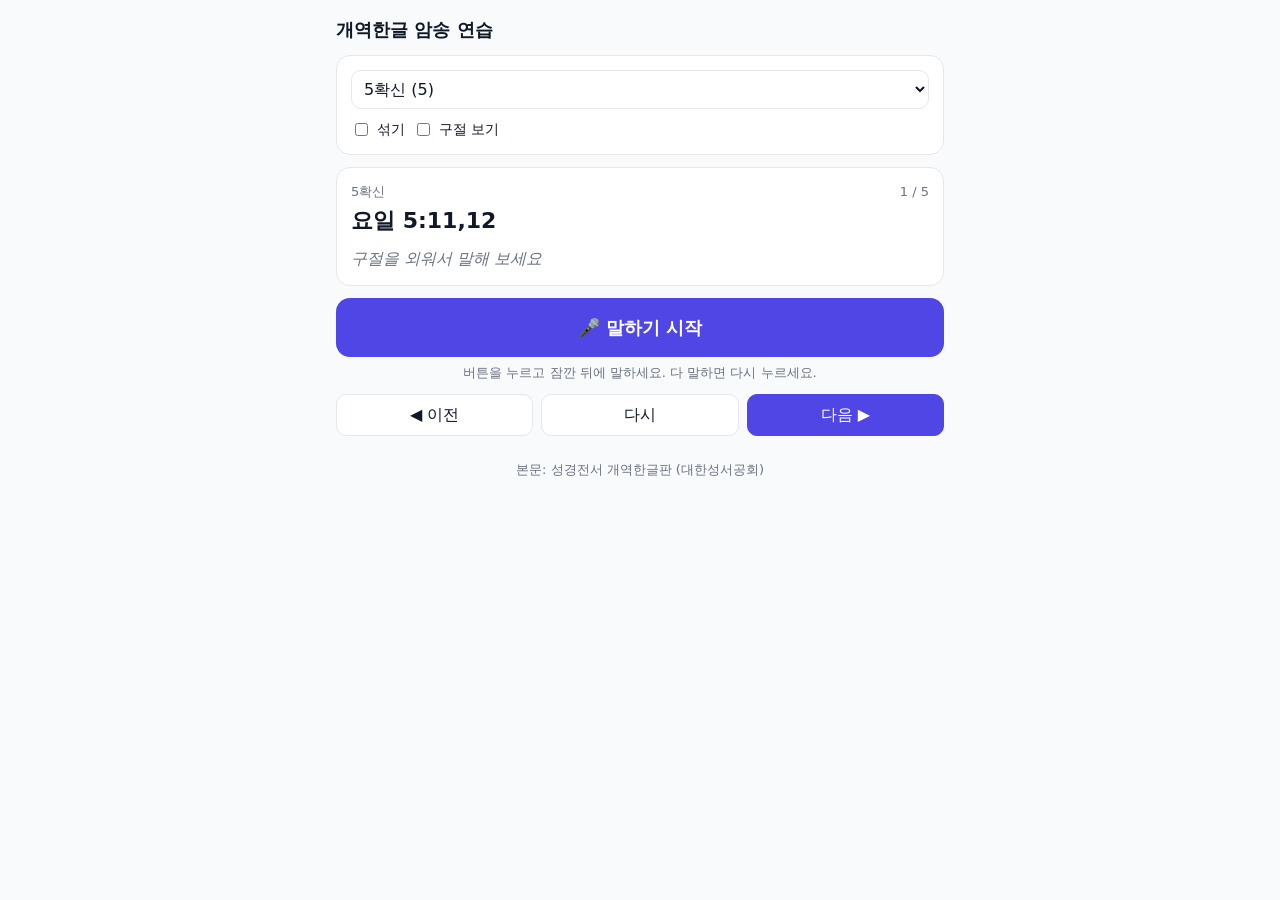
==== krv.html @ 3c142d55 "Add 개역한글 speaking practice page" ====
<!doctype html>
<html lang="ko">
<head>
<meta charset="utf-8" />
<meta name="viewport" content="width=device-width,initial-scale=1" />
<meta name="robots" content="noindex" />
<title>개역한글 암송 연습</title>
<style>
  :root {
    --bg: #f8fafc; --card: #ffffff; --text: #111827; --muted: #6b7280; --border: #e5e7eb;
    --ok: #bbf7d0; --ok-text: #14532d; --near: #fde68a; --near-text: #713f12;
    --bad: #fecaca; --bad-text: #7f1d1d; --accent: #4f46e5; --accent-text: #ffffff; --rec: #dc2626;
  }
  @media (prefers-color-scheme: dark) {
    :root {
      --bg: #0f172a; --card: #1e293b; --text: #f1f5f9; --muted: #94a3b8; --border: #334155;
      --ok: #14532d; --ok-text: #dcfce7; --near: #713f12; --near-text: #fef3c7;
      --bad: #7f1d1d; --bad-text: #fee2e2; --accent: #6366f1; --accent-text: #ffffff; --rec: #ef4444;
    }
  }
  * { box-sizing: border-box; }
  html, body { margin: 0; max-width: 100%; overflow-x: hidden; }
  body { background: var(--bg); color: var(--text); font: 16px/1.5 system-ui, -apple-system, "Apple SD Gothic Neo", "Noto Sans KR", sans-serif; word-break: keep-all; overflow-wrap: anywhere; }
  main { max-width: 640px; margin: 0 auto; padding: 16px; }
  h1 { font-size: 18px; margin: 0; }
  .muted { color: var(--muted); font-size: 13px; }
  .card { background: var(--card); border: 1px solid var(--border); border-radius: 14px; padding: 14px; margin-top: 12px; }
  .row { display: flex; gap: 8px; align-items: center; flex-wrap: wrap; }
  .spread { justify-content: space-between; }
  select, textarea, button { font: inherit; color: var(--text); }
  select { flex: 1; min-width: 0; padding: 8px; border-radius: 10px; border: 1px solid var(--border); background: var(--card); }
  button { padding: 8px 14px; border-radius: 10px; border: 1px solid var(--border); background: var(--card); cursor: pointer; }
  button.primary { background: var(--accent); border-color: var(--accent); color: var(--accent-text); }
  label.switch { font-size: 14px; display: flex; gap: 6px; align-items: center; }
  .ref { font-size: 22px; font-weight: 700; margin-top: 2px; }
  .heading { color: var(--muted); font-size: 15px; margin-top: 10px; }
  .title { font-weight: 700; font-size: 17px; }
  .verse { font-size: 18px; line-height: 1.85; word-break: keep-all; overflow-wrap: anywhere; margin-top: 4px; }
  .placeholder { color: var(--muted); font-style: italic; margin-top: 10px; }
  #mic { width: 100%; padding: 16px; font-size: 18px; font-weight: 600; background: var(--accent); border: 0; color: var(--accent-text); border-radius: 14px; margin-top: 12px; }
  #mic.on { background: var(--rec); }
  #mic:disabled { opacity: .45; cursor: default; }
  #live { min-height: 1.5em; font-size: 17px; word-break: keep-all; overflow-wrap: anywhere; }
  #live .interim { color: var(--muted); }
  .ok { background: var(--ok); color: var(--ok-text); }
  .near { background: var(--near); color: var(--near-text); }
  .bad { background: var(--bad); color: var(--bad-text); }
  .word-bad { cursor: pointer; }
  .legend span { padding: 0 6px; border-radius: 4px; margin-left: 4px; font-size: 13px; }
  .score { font-size: 22px; font-weight: 700; }
  .err { color: var(--rec); font-size: 14px; margin-top: 8px; }
  textarea { width: 100%; min-height: 90px; margin-top: 8px; padding: 10px; border-radius: 10px; border: 1px solid var(--border); background: var(--card); font-size: 16px; }
  .nav { display: grid; grid-template-columns: 1fr 1fr 1fr; gap: 8px; margin-top: 12px; }
  footer { margin: 24px 0 8px; text-align: center; }
</style>
</head>
<body>
<main>
  <h1>개역한글 암송 연습</h1>
  <div id="support" class="err" hidden></div>

  <div class="card">
    <div class="row">
      <select id="pack" aria-label="팩"></select>
    </div>
    <div class="row" style="margin-top:10px">
      <label class="switch"><input type="checkbox" id="shuffle" /> 섞기</label>
      <label class="switch"><input type="checkbox" id="showVerse" /> 구절 보기</label>
    </div>
  </div>

  <div class="card">
    <div class="row spread">
      <div class="muted" id="packName"></div>
      <div class="muted" id="position"></div>
    </div>
    <div class="ref" id="ref"></div>
    <div id="verseBox"></div>
  </div>

  <button id="mic">🎤 말하기 시작</button>
  <div class="muted" style="margin-top:6px; text-align:center">버튼을 누르고 잠깐 뒤에 말하세요. 다 말하면 다시 누르세요.</div>
  <div class="err" id="error" hidden></div>

  <div class="card" id="liveCard" hidden>
    <div class="muted">듣는 중…</div>
    <div id="live"></div>
  </div>

  <div class="card" id="resultCard" hidden>
    <div class="row spread">
      <div class="score" id="score"></div>
      <div class="legend"><span class="ok">맞음</span><span class="near">소리 같음</span><span class="bad">틀림</span></div>
    </div>
    <div class="muted" style="margin-top:6px">빨간 단어를 누르면 '맞게 말함'으로 바뀌어요.</div>
    <div class="row spread" style="margin-top:12px">
      <div class="muted">들린 내용 (빨강 = 구절에 없는 말)</div>
      <button id="edit">수정</button>
    </div>
    <div class="verse" id="heard"></div>
    <textarea id="transcript" lang="ko" hidden></textarea>
  </div>

  <div class="nav">
    <button id="prev">◀ 이전</button>
    <button id="again">다시</button>
    <button id="next" class="primary">다음 ▶</button>
  </div>

  <footer class="muted" id="credit"></footer>
</main>

<script src="speak-compare.js"></script>
<script>
"use strict";
const $ = (id) => document.getElementById(id);
const store = {
  get(k, d) { try { const v = localStorage.getItem(k); return v === null ? d : JSON.parse(v); } catch { return d; } },
  set(k, v) { try { localStorage.setItem(k, JSON.stringify(v)); } catch {} },
};
const STATE_KEY = "krv-practice";

let packs = [];
let packIdx = 0;      // selected pack
let order = [];       // verse indexes in play order
let pos = 0;          // position in order
let result = null;    // last comparison
let heardText = "";

const verse = () => packs[packIdx].verses[order[pos]];
const targetOf = (v) => [v.heading, v.title, v.text].filter(Boolean).join(" ");

function saveState() {
  store.set(STATE_KEY, { pack: packIdx, verse: order[pos], shuffle: $("shuffle").checked, showVerse: $("showVerse").checked });
}

function makeOrder(startVerse) {
  const n = packs[packIdx].verses.length;
  order = Array.from({ length: n }, (_, i) => i);
  if ($("shuffle").checked) {
    for (let i = n - 1; i > 0; i--) { const j = Math.floor(Math.random() * (i + 1)); [order[i], order[j]] = [order[j], order[i]]; }
  }
  pos = Math.max(0, order.indexOf(startVerse ?? order[0]));
}

/* ---------- Rendering ---------- */
function coloredInto(el, text, states, offset, onBadWord) {
  el.textContent = "";
  // One span per word so a red word can be tapped
  const words = text.split(/(\s+)/);
  let at = offset;
  for (const w of words) {
    if (/^\s+$/.test(w) || !w) { el.appendChild(document.createTextNode(w)); at += w.length; continue; }
    const wordEl = document.createElement("span");
    let cur = null, buf = "";
    const flush = () => {
      if (!buf) return;
      const s = document.createElement("span");
      if (cur) s.className = cur;
      s.textContent = buf; wordEl.appendChild(s); buf = "";
    };
    let hasBad = false;
    for (let i = 0; i < w.length; i++) {
      const st = states ? states[at + i] : null;
      if (st === "bad") hasBad = true;
      if (st !== cur) { flush(); cur = st; }
      buf += w[i];
    }
    flush();
    if (hasBad && onBadWord) {
      const start = at;
      wordEl.classList.add("word-bad");
      wordEl.addEventListener("click", () => onBadWord(start));
    }
    el.appendChild(wordEl);
    at += w.length;
  }
}

function renderVerse() {
  const v = verse(), p = packs[packIdx];
  $("pack").value = packIdx;
  $("packName").textContent = p.name;
  $("position").textContent = `${pos + 1} / ${order.length}`;
  $("ref").textContent = v.ref;
  const box = $("verseBox");
  box.textContent = "";
  if (!result && !$("showVerse").checked) {
    const ph = document.createElement("div");
    ph.className = "placeholder"; ph.textContent = "구절을 외워서 말해 보세요";
    box.appendChild(ph);
    return;
  }
  // heading, title and text are coloured from the same states as the joined target
  let offset = 0;
  for (const [field, cls] of [["heading", "heading"], ["title", "title"], ["text", "verse"]]) {
    if (!v[field]) continue;
    const el = document.createElement("div");
    el.className = cls;
    coloredInto(el, v[field], result && result.targetStates, offset, result ? acceptAt : null);
    box.appendChild(el);
    offset += v[field].length + 1;
  }
}

function renderResult() {
  $("resultCard").hidden = !result;
  if (!result) return;
  $("score").textContent = `일치 ${result.score}%`;
  coloredInto($("heard"), heardText, result.heardStates, 0, null);
}

function render() { renderVerse(); renderResult(); }

function check(text) {
  heardText = text;
  result = SpeakCompare.compare(text, targetOf(verse()));
  render();
}

function acceptAt(index) {
  result = SpeakCompare.acceptWord(result, targetOf(verse()), index);
  render();
}

function clearResult() {
  result = null; heardText = "";
  $("transcript").value = ""; $("transcript").hidden = true;
  $("liveCard").hidden = true; $("live").textContent = "";
  showError("");
}

function go(newPos) {
  if (listening) stopListening(true);
  pos = (newPos + order.length) % order.length;
  clearResult(); saveState(); render();
}

function showError(msg) { $("error").hidden = !msg; $("error").textContent = msg; }

/* ---------- Controls ---------- */
$("pack").onchange = (e) => { if (listening) stopListening(true); packIdx = +e.target.value; makeOrder(); clearResult(); saveState(); render(); };
$("shuffle").onchange = () => { makeOrder(order[pos]); saveState(); render(); };
$("showVerse").onchange = () => { saveState(); renderVerse(); };
$("prev").onclick = () => go(pos - 1);
$("next").onclick = () => go(pos + 1);
$("again").onclick = () => { if (listening) stopListening(true); clearResult(); render(); };
$("edit").onclick = () => {
  const ta = $("transcript");
  ta.hidden = !ta.hidden;
  if (!ta.hidden) { ta.value = heardText; ta.focus(); }
};
$("transcript").oninput = (e) => check(e.target.value);

/* ---------- Speech recognition ---------- */
const SR = window.SpeechRecognition || window.webkitSpeechRecognition;
let rec = null, listening = false, wantListening = false, discard = false;
let committed = "", sessionFinal = "", restarts = 0, fatal = false;
const FATAL = {
  "not-allowed": "마이크 권한이 필요해요. 브라우저 설정에서 마이크를 허용해 주세요.",
  "service-not-allowed": "이 브라우저에서 음성 인식을 쓸 수 없어요.",
  "audio-capture": "마이크를 찾을 수 없어요.",
  "network": "인터넷 연결을 확인해 주세요.",
  "language-not-supported": "이 브라우저는 한국어 음성 인식을 지원하지 않아요.",
};

if (!SR) {
  $("support").hidden = false;
  $("support").textContent = "이 브라우저는 음성 인식을 지원하지 않아요. iPhone은 Safari, Android는 Chrome을 사용해 주세요. '구절 보기'로 읽기 연습은 할 수 있어요.";
  $("mic").disabled = true;
}

// Android Chrome can repeat earlier text at the start of a later final result
function mergePiece(acc, t) {
  t = t.trim();
  if (!acc) return t;
  return t.startsWith(acc) ? t : acc + " " + t;
}

function renderLive(interim) {
  const live = $("live");
  live.textContent = [committed, sessionFinal].filter(Boolean).join(" ");
  if (interim) {
    const s = document.createElement("span");
    s.className = "interim"; s.textContent = " " + interim;
    live.appendChild(s);
  }
}

function startSession() {
  rec = new SR();
  rec.lang = "ko-KR";
  rec.continuous = true;
  rec.interimResults = true;
  rec.onresult = (e) => {
    let fin = "", interim = "";
    for (let i = 0; i < e.results.length; i++) {
      const res = e.results[i];
      if (res.isFinal) fin = mergePiece(fin, res[0].transcript);
      else interim += res[0].transcript;
    }
    sessionFinal = fin;
    renderLive(interim);
  };
  rec.onerror = (e) => {
    if (FATAL[e.error]) { fatal = true; showError(FATAL[e.error]); }
  };
  rec.onend = () => {
    committed = [committed, sessionFinal].filter(Boolean).join(" ");
    sessionFinal = "";
    // iPhone and Android stop after a pause; keep listening until the user taps stop
    if (wantListening && !fatal && restarts < 30) {
      restarts++;
      try { startSession(); return; } catch (err) { showError(String(err)); }
    }
    finishListening();
  };
  rec.start();
}

function startListening() {
  clearResult(); render();
  committed = ""; sessionFinal = ""; restarts = 0; fatal = false; discard = false;
  wantListening = true; listening = true;
  $("mic").classList.add("on"); $("mic").textContent = "■ 멈추기";
  $("liveCard").hidden = false;
  try { startSession(); } catch (err) { showError(String(err)); finishListening(); }
}

function stopListening(discardResult) {
  wantListening = false;
  discard = !!discardResult;
  if (rec) try { rec.stop(); } catch {}
}

function finishListening() {
  if (!listening) return;
  listening = false; wantListening = false;
  $("mic").classList.remove("on"); $("mic").textContent = "🎤 말하기 시작";
  $("liveCard").hidden = true;
  if (discard) return;
  if (!committed) {
    if (!fatal) showError("아무 말도 들리지 않았어요. 다시 해 보세요.");
    return;
  }
  check(committed);
}

$("mic").onclick = () => (listening ? stopListening(false) : startListening());

/* ---------- Start ---------- */
fetch("krv/verses.json")
  .then((r) => { if (!r.ok) throw new Error(r.status); return r.json(); })
  .then((data) => {
    packs = data.packs;
    $("credit").textContent = `본문: ${data.source}`;
    packs.forEach((p, i) => {
      const o = document.createElement("option");
      o.value = i; o.textContent = `${p.name} (${p.verses.length})`;
      $("pack").appendChild(o);
    });
    const saved = store.get(STATE_KEY, {});
    packIdx = Number.isInteger(saved.pack) && packs[saved.pack] ? saved.pack : 0;
    $("shuffle").checked = !!saved.shuffle;
    $("showVerse").checked = !!saved.showVerse;
    const savedVerse = Number.isInteger(saved.verse) && saved.verse < packs[packIdx].verses.length ? saved.verse : 0;
    makeOrder(savedVerse);
    render();
  })
  .catch(() => showError("구절을 불러오지 못했어요. 페이지를 새로 고침해 주세요."));
</script>
</body>
</html>
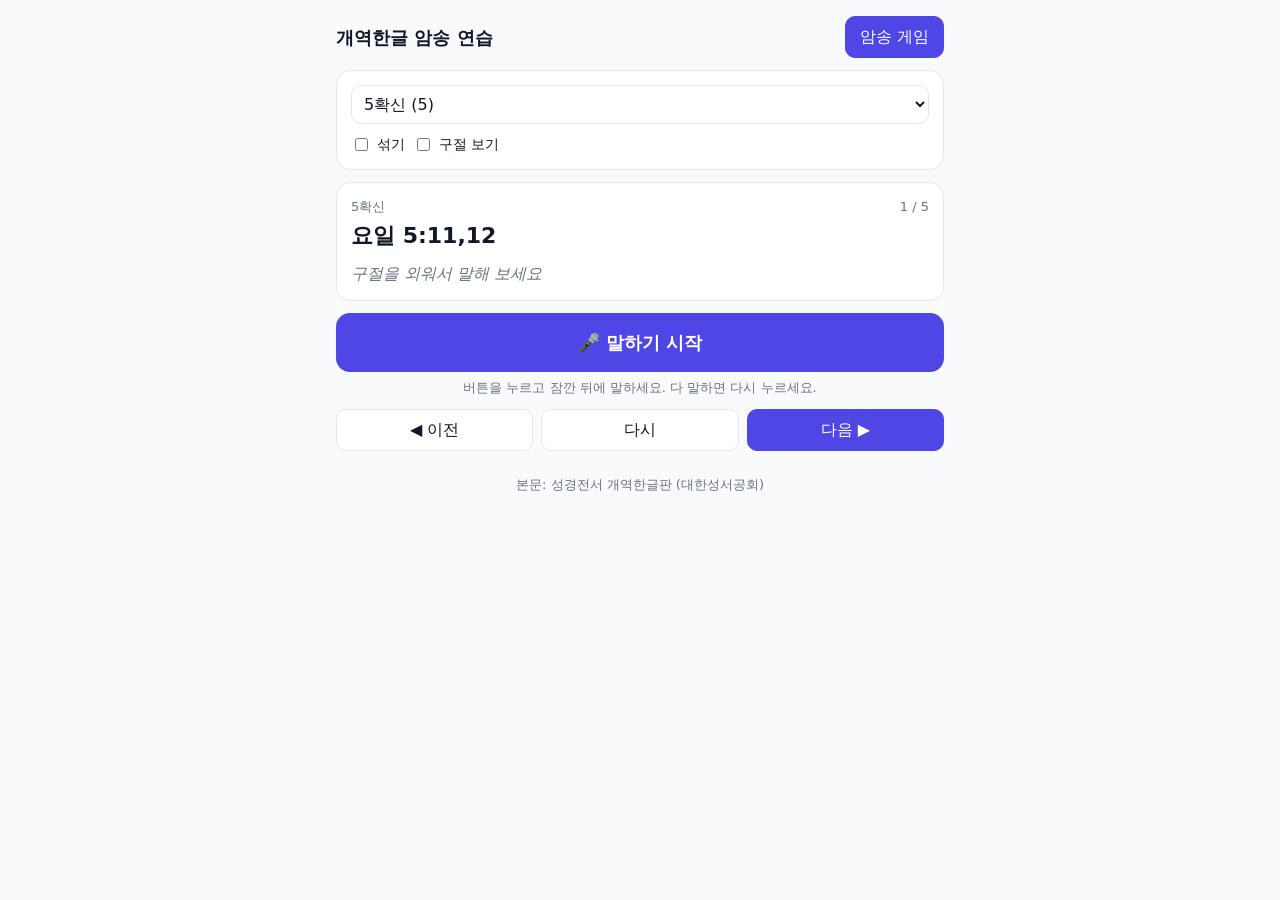
==== commit 3d228140: "Add Wake-Up game to Korean scripture practice" ====
--- a/krv.html
+++ b/krv.html
@@ -5,6 +5,7 @@
 <meta name="viewport" content="width=device-width,initial-scale=1" />
 <meta name="robots" content="noindex" />
 <title>개역한글 암송 연습</title>
+<link rel="stylesheet" href="wake-up.css?v=2" />
 <style>
   :root {
     --bg: #f8fafc; --card: #ffffff; --text: #111827; --muted: #6b7280; --border: #e5e7eb;
@@ -56,7 +57,11 @@
 </head>
 <body>
 <main>
-  <h1>개역한글 암송 연습</h1>
+  <div id="speakingPractice">
+  <header class="row spread">
+    <h1>개역한글 암송 연습</h1>
+    <button id="startWakeUp" type="button" class="primary" hidden>암송 게임</button>
+  </header>
   <div id="support" class="err" hidden></div>
 
   <div class="card">
@@ -106,11 +111,22 @@
     <button id="again">다시</button>
     <button id="next" class="primary">다음 ▶</button>
   </div>
+  </div>
+
+  <section id="krvWakeUp" hidden>
+    <header class="row spread" style="margin-bottom:12px">
+      <h1>암송 게임</h1>
+      <button id="backFromWakeUp" type="button">말하기 연습으로</button>
+    </header>
+    <div id="krvWakeUpBattle"></div>
+  </section>
 
   <footer class="muted" id="credit"></footer>
 </main>
 
 <script src="speak-compare.js"></script>
+<script src="wake-up.js?v=2"></script>
+<script src="wake-up-battle.js"></script>
 <script>
 "use strict";
 const $ = (id) => document.getElementById(id);
@@ -126,20 +142,28 @@
 let pos = 0;          // position in order
 let result = null;    // last comparison
 let heardText = "";
+let wakeUpDeck = [];
+let stopWakeUp;
 
 const verse = () => packs[packIdx].verses[order[pos]];
 const targetOf = (v) => [v.heading, v.title, v.text].filter(Boolean).join(" ");
 
 function saveState() {
   store.set(STATE_KEY, { pack: packIdx, verse: order[pos], shuffle: $("shuffle").checked, showVerse: $("showVerse").checked });
+}
+
+function shuffleInPlace(items) {
+  for (let i = items.length - 1; i > 0; i--) {
+    const j = Math.floor(Math.random() * (i + 1));
+    [items[i], items[j]] = [items[j], items[i]];
+  }
+  return items;
 }
 
 function makeOrder(startVerse) {
   const n = packs[packIdx].verses.length;
   order = Array.from({ length: n }, (_, i) => i);
-  if ($("shuffle").checked) {
-    for (let i = n - 1; i > 0; i--) { const j = Math.floor(Math.random() * (i + 1)); [order[i], order[j]] = [order[j], order[i]]; }
-  }
+  if ($("shuffle").checked) shuffleInPlace(order);
   pos = Math.max(0, order.indexOf(startVerse ?? order[0]));
 }
 
@@ -348,6 +372,20 @@
 
 $("mic").onclick = () => (listening ? stopListening(false) : startListening());
 
+$("startWakeUp").onclick = () => {
+  if (listening) stopListening(true);
+  $("speakingPractice").hidden = true;
+  $("krvWakeUp").hidden = false;
+  stopWakeUp = WakeUpBattleUI.mount($("krvWakeUpBattle"), shuffleInPlace(wakeUpDeck.slice()), "ko");
+};
+
+$("backFromWakeUp").onclick = () => {
+  stopWakeUp?.();
+  $("krvWakeUp").hidden = true;
+  $("speakingPractice").hidden = false;
+  $("startWakeUp").focus();
+};
+
 /* ---------- Start ---------- */
 fetch("krv/verses.json")
   .then((r) => { if (!r.ok) throw new Error(r.status); return r.json(); })
@@ -366,6 +404,10 @@
     const savedVerse = Number.isInteger(saved.verse) && saved.verse < packs[packIdx].verses.length ? saved.verse : 0;
     makeOrder(savedVerse);
     render();
+    if (window.WakeUp?.makeKoreanDeck && window.WakeUpBattleUI) {
+      wakeUpDeck = WakeUp.makeKoreanDeck(packs);
+      $("startWakeUp").hidden = wakeUpDeck.length === 0;
+    }
   })
   .catch(() => showError("구절을 불러오지 못했어요. 페이지를 새로 고침해 주세요."));
 </script>
--- a/wake-up.css
+++ b/wake-up.css
@@ -0,0 +1,161 @@
+.wake-up-panel {
+  color-scheme: dark;
+  overflow: hidden;
+  border: 1px solid #1e293b;
+  border-radius: 1rem;
+  background: #0f172a;
+  color: #f1f5f9;
+}
+
+.wake-up-stats {
+  display: grid;
+  grid-template-columns: repeat(3, 1fr);
+  gap: 0.5rem;
+  padding: 0.625rem 1rem;
+  border-bottom: 1px solid #1e293b;
+  color: #cbd5e1;
+  font-size: 0.75rem;
+}
+
+.wake-up-stats strong {
+  display: block;
+  color: #f1f5f9;
+  font-size: 1.125rem;
+  font-variant-numeric: tabular-nums;
+}
+
+.wake-up-stats > :nth-child(2) { text-align: center; }
+.wake-up-stats > :nth-child(2) strong { color: #5eead4; }
+.wake-up-stats > :last-child { text-align: right; }
+
+.wake-up-wave {
+  position: relative;
+  z-index: 1;
+  display: flex;
+  justify-content: space-between;
+  gap: 0.5rem;
+  padding: 0.625rem 1rem 0;
+  font-size: 0.75rem;
+  font-weight: 600;
+}
+
+.wake-up-controls, .wake-up-recap { padding: 1rem; }
+
+.wake-up-panel h2 {
+  margin: 0 0 0.5rem;
+  font-size: 1.5rem;
+  font-weight: 700;
+  line-height: 1.25;
+  overflow-wrap: anywhere;
+}
+
+.wake-up-panel label, .wake-up-feedback, .wake-up-recap p {
+  color: #cbd5e1;
+  font-size: 0.875rem;
+}
+
+.wake-up-entry, .wake-up-upgrades, .wake-up-feedback { display: flex; gap: 0.5rem; }
+.wake-up-entry { margin: 0.5rem 0; }
+
+.wake-up-entry input, .wake-up-panel button {
+  min-height: 44px;
+  border: 1px solid #475569;
+  border-radius: 0.5rem;
+  font: inherit;
+}
+
+.wake-up-entry input {
+  flex: 1;
+  min-width: 0;
+  padding: 0 0.75rem;
+  background: #020617;
+  color: #fff;
+  font-size: 1.125rem;
+}
+
+.wake-up-panel :focus-visible { outline: 2px solid #5eead4; outline-offset: 2px; }
+.wake-up-panel button { padding: 0.375rem 0.75rem; color: #f1f5f9; background: #1e293b; }
+.wake-up-panel button:disabled { opacity: 0.55; cursor: default; }
+.wake-up-entry button { flex-shrink: 0; color: #042f2e; background: #5eead4; border-color: #5eead4; font-weight: 700; }
+.wake-up-entry button:disabled { color: #94a3b8; background: #1e293b; border-color: #334155; opacity: 1; }
+
+.wake-up-feedback { justify-content: space-between; min-height: 1.25rem; }
+.wake-up-feedback > :last-child { margin-inline-start: auto; white-space: nowrap; }
+.wake-up-feedback [role="status"], .wake-up-feedback .wake-up-error, .wake-up-recap code { color: #fda4af; }
+.wake-up-feedback .wake-up-hit, .wake-up-recap .wake-up-correct { color: #5eead4; }
+
+.wake-up-upgrades { flex-wrap: wrap; margin-top: 0.75rem; padding-top: 0.75rem; border-top: 1px solid #1e293b; font-size: 0.875rem; }
+.wake-up-upgrades[hidden] { display: none; }
+
+.wake-up-recap p { margin: 0; }
+.wake-up-recap ul { margin: 1rem 0 0; padding: 0; list-style: none; }
+.wake-up-recap li + li { border-top: 1px solid #334155; margin-top: 0.75rem; padding-top: 0.75rem; }
+.wake-up-recap dl { display: grid; grid-template-columns: auto minmax(0, 1fr); gap: 0.25rem 0.75rem; margin: 0.25rem 0 0.5rem; color: #cbd5e1; font-size: 0.875rem; }
+.wake-up-recap dd { margin: 0; }
+.wake-up-recap dd > * { display: block; overflow-wrap: anywhere; white-space: pre-wrap; }
+.wake-up-recap .wake-up-correct { text-transform: uppercase; }
+
+.wake-up-arena {
+  position: relative;
+  height: 5.25rem;
+  overflow: hidden;
+  background: radial-gradient(ellipse at 8% 95%, #115e59 0%, transparent 52%),
+    linear-gradient(105deg, #10263a, #211a3d);
+}
+
+.wake-up-lane {
+  position: absolute;
+  inset: auto 1rem 0.85rem;
+  height: 1.65rem;
+  border-bottom: 1px dashed #64748b;
+}
+
+.wake-up-base {
+  position: absolute;
+  bottom: 0;
+  left: 1%;
+  width: 1.65rem;
+  height: 1.8rem;
+  border: 2px solid #5eead4;
+  border-radius: 0.35rem 0.35rem 0 0;
+  background: #134e4a;
+  box-shadow: 0 0 0.8rem #2dd4bf4d;
+}
+
+.wake-up-enemy {
+  position: absolute;
+  bottom: 0.25rem;
+  width: 1.2rem;
+  height: 1.2rem;
+  border: 2px solid #fda4af;
+  border-radius: 0.25rem;
+  background: #9f1239;
+  transform: rotate(45deg);
+  transition: right 100ms linear;
+}
+
+.wake-up-enemy-boss {
+  width: 1.65rem;
+  height: 1.65rem;
+  border-color: #ddd6fe;
+  background: #6d28d9;
+}
+
+.wake-up-shot {
+  position: absolute;
+  inset: auto 7% 0.64rem 3%;
+  height: 0.15rem;
+  background: #99f6e4;
+  pointer-events: none;
+  animation: wake-up-shot 280ms ease-out both;
+}
+
+@keyframes wake-up-shot {
+  from { opacity: 0.9; transform: scaleX(0.15); transform-origin: left; }
+  to { opacity: 0; transform: scaleX(1); transform-origin: left; }
+}
+
+@media (prefers-reduced-motion: reduce) {
+  .wake-up-enemy { transition: none; }
+  .wake-up-shot { display: none; }
+}
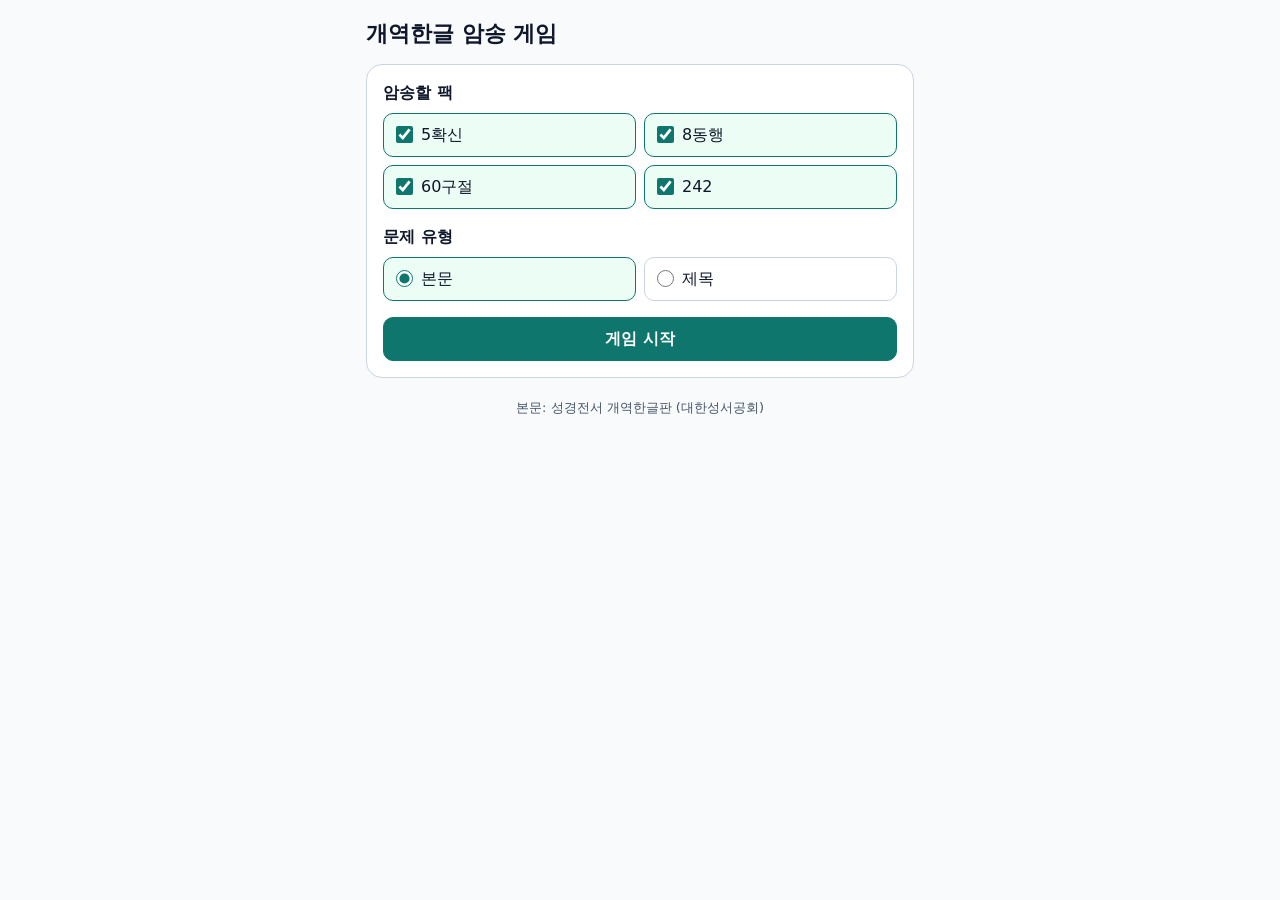
==== commit cf9ca983: "Customize Korean Wake-Up game and remove speaking mode" ====
--- a/krv.html
+++ b/krv.html
@@ -4,155 +4,141 @@
 <meta charset="utf-8" />
 <meta name="viewport" content="width=device-width,initial-scale=1" />
 <meta name="robots" content="noindex" />
-<title>개역한글 암송 연습</title>
-<link rel="stylesheet" href="wake-up.css?v=2" />
+<title>개역한글 암송 게임</title>
+<link rel="stylesheet" href="wake-up.css?v=3" />
 <style>
   :root {
-    --bg: #f8fafc; --card: #ffffff; --text: #111827; --muted: #6b7280; --border: #e5e7eb;
-    --ok: #bbf7d0; --ok-text: #14532d; --near: #fde68a; --near-text: #713f12;
-    --bad: #fecaca; --bad-text: #7f1d1d; --accent: #4f46e5; --accent-text: #ffffff; --rec: #dc2626;
+    --bg: #f8fafc; --card: #fff; --text: #0f172a; --muted: #475569;
+    --border: #cbd5e1; --accent: #0f766e; --selected: #ecfdf5;
   }
   @media (prefers-color-scheme: dark) {
     :root {
-      --bg: #0f172a; --card: #1e293b; --text: #f1f5f9; --muted: #94a3b8; --border: #334155;
-      --ok: #14532d; --ok-text: #dcfce7; --near: #713f12; --near-text: #fef3c7;
-      --bad: #7f1d1d; --bad-text: #fee2e2; --accent: #6366f1; --accent-text: #ffffff; --rec: #ef4444;
+      color-scheme: dark;
+      --bg: #020617; --card: #0f172a; --text: #f1f5f9; --muted: #cbd5e1;
+      --border: #475569; --accent: #5eead4; --selected: #134e4a;
     }
   }
   * { box-sizing: border-box; }
-  html, body { margin: 0; max-width: 100%; overflow-x: hidden; }
-  body { background: var(--bg); color: var(--text); font: 16px/1.5 system-ui, -apple-system, "Apple SD Gothic Neo", "Noto Sans KR", sans-serif; word-break: keep-all; overflow-wrap: anywhere; }
-  main { max-width: 640px; margin: 0 auto; padding: 16px; }
-  h1 { font-size: 18px; margin: 0; }
-  .muted { color: var(--muted); font-size: 13px; }
-  .card { background: var(--card); border: 1px solid var(--border); border-radius: 14px; padding: 14px; margin-top: 12px; }
-  .row { display: flex; gap: 8px; align-items: center; flex-wrap: wrap; }
-  .spread { justify-content: space-between; }
-  select, textarea, button { font: inherit; color: var(--text); }
-  select { flex: 1; min-width: 0; padding: 8px; border-radius: 10px; border: 1px solid var(--border); background: var(--card); }
-  button { padding: 8px 14px; border-radius: 10px; border: 1px solid var(--border); background: var(--card); cursor: pointer; }
-  button.primary { background: var(--accent); border-color: var(--accent); color: var(--accent-text); }
-  label.switch { font-size: 14px; display: flex; gap: 6px; align-items: center; }
-  .ref { font-size: 22px; font-weight: 700; margin-top: 2px; }
-  .heading { color: var(--muted); font-size: 15px; margin-top: 10px; }
-  .title { font-weight: 700; font-size: 17px; }
-  .verse { font-size: 18px; line-height: 1.85; word-break: keep-all; overflow-wrap: anywhere; margin-top: 4px; }
-  .placeholder { color: var(--muted); font-style: italic; margin-top: 10px; }
-  #mic { width: 100%; padding: 16px; font-size: 18px; font-weight: 600; background: var(--accent); border: 0; color: var(--accent-text); border-radius: 14px; margin-top: 12px; }
-  #mic.on { background: var(--rec); }
-  #mic:disabled { opacity: .45; cursor: default; }
-  #live { min-height: 1.5em; font-size: 17px; word-break: keep-all; overflow-wrap: anywhere; }
-  #live .interim { color: var(--muted); }
-  .ok { background: var(--ok); color: var(--ok-text); }
-  .near { background: var(--near); color: var(--near-text); }
-  .bad { background: var(--bad); color: var(--bad-text); }
-  .word-bad { cursor: pointer; }
-  .legend span { padding: 0 6px; border-radius: 4px; margin-left: 4px; font-size: 13px; }
-  .score { font-size: 22px; font-weight: 700; }
-  .err { color: var(--rec); font-size: 14px; margin-top: 8px; }
-  textarea { width: 100%; min-height: 90px; margin-top: 8px; padding: 10px; border-radius: 10px; border: 1px solid var(--border); background: var(--card); font-size: 16px; }
-  .nav { display: grid; grid-template-columns: 1fr 1fr 1fr; gap: 8px; margin-top: 12px; }
-  footer { margin: 24px 0 8px; text-align: center; }
+  body {
+    margin: 0;
+    background: var(--bg);
+    color: var(--text);
+    font: 16px/1.5 system-ui, -apple-system, "Apple SD Gothic Neo", "Noto Sans KR", sans-serif;
+    word-break: keep-all;
+    overflow-wrap: anywhere;
+  }
+  main { max-width: 580px; margin: 0 auto; padding: 20px 16px 28px; }
+  header { display: flex; flex-wrap: wrap; align-items: center; justify-content: space-between; gap: 8px; margin-bottom: 16px; }
+  h1 { margin: 0; font-size: 22px; line-height: 1.25; }
+  .game-setup { padding: 16px; border: 1px solid var(--border); border-radius: 16px; background: var(--card); }
+  fieldset { min-width: 0; margin: 0 0 16px; padding: 0; border: 0; }
+  legend { margin-bottom: 8px; padding: 0; font-weight: 700; }
+  .choices { display: grid; grid-template-columns: repeat(2, minmax(0, 1fr)); gap: 8px; }
+  .choice {
+    display: flex;
+    align-items: center;
+    gap: 8px;
+    min-height: 44px;
+    padding: 8px 12px;
+    border: 1px solid var(--border);
+    border-radius: 10px;
+    cursor: pointer;
+  }
+  .choice:has(input:checked) { border-color: var(--accent); background: var(--selected); }
+  .choice input { width: 17px; height: 17px; margin: 0; accent-color: var(--accent); }
+  :focus-visible { outline: 2px solid var(--accent); outline-offset: 2px; }
+  .setup-button {
+    min-height: 44px;
+    padding: 8px 14px;
+    border: 1px solid var(--border);
+    border-radius: 10px;
+    background: var(--card);
+    color: var(--text);
+    font: inherit;
+    cursor: pointer;
+  }
+  #startGame { width: 100%; border-color: #0f766e; background: #0f766e; color: #fff; font-weight: 700; }
+  #startGame:disabled { border-color: var(--border); background: var(--bg); color: var(--muted); cursor: default; }
+  #setupStatus { margin: 0 0 10px; color: var(--muted); font-size: 14px; }
+  footer { margin-top: 20px; text-align: center; color: var(--muted); font-size: 13px; }
 </style>
 </head>
 <body>
 <main>
-  <div id="speakingPractice">
-  <header class="row spread">
-    <h1>개역한글 암송 연습</h1>
-    <button id="startWakeUp" type="button" class="primary" hidden>암송 게임</button>
+  <header>
+    <h1>개역한글 암송 게임</h1>
+    <button id="backToSetup" type="button" class="setup-button" hidden>게임 설정</button>
   </header>
-  <div id="support" class="err" hidden></div>
 
-  <div class="card">
-    <div class="row">
-      <select id="pack" aria-label="팩"></select>
-    </div>
-    <div class="row" style="margin-top:10px">
-      <label class="switch"><input type="checkbox" id="shuffle" /> 섞기</label>
-      <label class="switch"><input type="checkbox" id="showVerse" /> 구절 보기</label>
-    </div>
-  </div>
+  <form id="gameSetup" class="game-setup">
+    <fieldset>
+      <legend>암송할 팩</legend>
+      <div class="choices">
+        <label class="choice"><input type="checkbox" name="group" value="5확신" checked />5확신</label>
+        <label class="choice"><input type="checkbox" name="group" value="8동행" checked />8동행</label>
+        <label class="choice"><input type="checkbox" name="group" value="60구절" checked />60구절</label>
+        <label class="choice"><input type="checkbox" name="group" value="242" checked />242</label>
+      </div>
+    </fieldset>
 
-  <div class="card">
-    <div class="row spread">
-      <div class="muted" id="packName"></div>
-      <div class="muted" id="position"></div>
-    </div>
-    <div class="ref" id="ref"></div>
-    <div id="verseBox"></div>
-  </div>
+    <fieldset>
+      <legend>문제 유형</legend>
+      <div class="choices">
+        <label class="choice"><input type="radio" name="target" value="text" checked />본문</label>
+        <label class="choice"><input type="radio" name="target" value="title" />제목</label>
+      </div>
+    </fieldset>
 
-  <button id="mic">🎤 말하기 시작</button>
-  <div class="muted" style="margin-top:6px; text-align:center">버튼을 누르고 잠깐 뒤에 말하세요. 다 말하면 다시 누르세요.</div>
-  <div class="err" id="error" hidden></div>
+    <p id="setupStatus" role="status">구절을 불러오는 중…</p>
+    <button id="startGame" type="submit" class="setup-button" disabled>게임 시작</button>
+  </form>
 
-  <div class="card" id="liveCard" hidden>
-    <div class="muted">듣는 중…</div>
-    <div id="live"></div>
-  </div>
-
-  <div class="card" id="resultCard" hidden>
-    <div class="row spread">
-      <div class="score" id="score"></div>
-      <div class="legend"><span class="ok">맞음</span><span class="near">소리 같음</span><span class="bad">틀림</span></div>
-    </div>
-    <div class="muted" style="margin-top:6px">빨간 단어를 누르면 '맞게 말함'으로 바뀌어요.</div>
-    <div class="row spread" style="margin-top:12px">
-      <div class="muted">들린 내용 (빨강 = 구절에 없는 말)</div>
-      <button id="edit">수정</button>
-    </div>
-    <div class="verse" id="heard"></div>
-    <textarea id="transcript" lang="ko" hidden></textarea>
-  </div>
-
-  <div class="nav">
-    <button id="prev">◀ 이전</button>
-    <button id="again">다시</button>
-    <button id="next" class="primary">다음 ▶</button>
-  </div>
-  </div>
-
-  <section id="krvWakeUp" hidden>
-    <header class="row spread" style="margin-bottom:12px">
-      <h1>암송 게임</h1>
-      <button id="backFromWakeUp" type="button">말하기 연습으로</button>
-    </header>
-    <div id="krvWakeUpBattle"></div>
-  </section>
-
-  <footer class="muted" id="credit"></footer>
+  <div id="krvWakeUpBattle" hidden></div>
+  <footer id="credit"></footer>
 </main>
 
-<script src="speak-compare.js"></script>
-<script src="wake-up.js?v=2"></script>
-<script src="wake-up-battle.js"></script>
+<script src="wake-up.js?v=3"></script>
+<script src="wake-up-battle.js?v=3"></script>
 <script>
 "use strict";
-const $ = (id) => document.getElementById(id);
-const store = {
-  get(k, d) { try { const v = localStorage.getItem(k); return v === null ? d : JSON.parse(v); } catch { return d; } },
-  set(k, v) { try { localStorage.setItem(k, JSON.stringify(v)); } catch {} },
-};
-const STATE_KEY = "krv-practice";
+const setup = document.getElementById("gameSetup");
+const start = document.getElementById("startGame");
+const back = document.getElementById("backToSetup");
+const battle = document.getElementById("krvWakeUpBattle");
+const setupStatus = document.getElementById("setupStatus");
+const settingsKey = "krv-wake-up-settings";
+let packs;
+let stopBattle;
 
-let packs = [];
-let packIdx = 0;      // selected pack
-let order = [];       // verse indexes in play order
-let pos = 0;          // position in order
-let result = null;    // last comparison
-let heardText = "";
-let wakeUpDeck = [];
-let stopWakeUp;
-
-const verse = () => packs[packIdx].verses[order[pos]];
-const targetOf = (v) => [v.heading, v.title, v.text].filter(Boolean).join(" ");
-
-function saveState() {
-  store.set(STATE_KEY, { pack: packIdx, verse: order[pos], shuffle: $("shuffle").checked, showVerse: $("showVerse").checked });
+function readSettings() {
+  const form = new FormData(setup);
+  return { groups: form.getAll("group"), answerSource: form.get("target") };
 }
 
-function shuffleInPlace(items) {
+function restoreSettings() {
+  try {
+    const saved = JSON.parse(localStorage.getItem(settingsKey));
+    if (Array.isArray(saved?.groups)) {
+      for (const input of setup.querySelectorAll('[name="group"]')) {
+        input.checked = saved.groups.includes(input.value);
+      }
+    }
+    if (saved?.answerSource === "title") setup.querySelector('[value="title"]').checked = true;
+  } catch {}
+}
+
+function showStatus(message) {
+  setupStatus.textContent = message;
+  setupStatus.hidden = !message;
+}
+
+function updateStart() {
+  if (!packs) return;
+  start.disabled = readSettings().groups.length === 0;
+  showStatus(start.disabled ? "한 개 이상의 팩을 선택하세요." : "");
+}
+
+function shuffle(items) {
   for (let i = items.length - 1; i > 0; i--) {
     const j = Math.floor(Math.random() * (i + 1));
     [items[i], items[j]] = [items[j], items[i]];
@@ -160,256 +146,48 @@
   return items;
 }
 
-function makeOrder(startVerse) {
-  const n = packs[packIdx].verses.length;
-  order = Array.from({ length: n }, (_, i) => i);
-  if ($("shuffle").checked) shuffleInPlace(order);
-  pos = Math.max(0, order.indexOf(startVerse ?? order[0]));
-}
-
-/* ---------- Rendering ---------- */
-function coloredInto(el, text, states, offset, onBadWord) {
-  el.textContent = "";
-  // One span per word so a red word can be tapped
-  const words = text.split(/(\s+)/);
-  let at = offset;
-  for (const w of words) {
-    if (/^\s+$/.test(w) || !w) { el.appendChild(document.createTextNode(w)); at += w.length; continue; }
-    const wordEl = document.createElement("span");
-    let cur = null, buf = "";
-    const flush = () => {
-      if (!buf) return;
-      const s = document.createElement("span");
-      if (cur) s.className = cur;
-      s.textContent = buf; wordEl.appendChild(s); buf = "";
-    };
-    let hasBad = false;
-    for (let i = 0; i < w.length; i++) {
-      const st = states ? states[at + i] : null;
-      if (st === "bad") hasBad = true;
-      if (st !== cur) { flush(); cur = st; }
-      buf += w[i];
-    }
-    flush();
-    if (hasBad && onBadWord) {
-      const start = at;
-      wordEl.classList.add("word-bad");
-      wordEl.addEventListener("click", () => onBadWord(start));
-    }
-    el.appendChild(wordEl);
-    at += w.length;
-  }
-}
-
-function renderVerse() {
-  const v = verse(), p = packs[packIdx];
-  $("pack").value = packIdx;
-  $("packName").textContent = p.name;
-  $("position").textContent = `${pos + 1} / ${order.length}`;
-  $("ref").textContent = v.ref;
-  const box = $("verseBox");
-  box.textContent = "";
-  if (!result && !$("showVerse").checked) {
-    const ph = document.createElement("div");
-    ph.className = "placeholder"; ph.textContent = "구절을 외워서 말해 보세요";
-    box.appendChild(ph);
+restoreSettings();
+setup.addEventListener("change", () => {
+  try { localStorage.setItem(settingsKey, JSON.stringify(readSettings())); } catch {}
+  updateStart();
+});
+setup.addEventListener("submit", (event) => {
+  event.preventDefault();
+  const settings = readSettings();
+  if (!packs || settings.groups.length === 0) return;
+  const deck = WakeUp.makeKoreanDeck(packs, settings);
+  if (deck.length === 0) {
+    showStatus("선택한 팩에 연습할 구절이 없어요.");
     return;
   }
-  // heading, title and text are coloured from the same states as the joined target
-  let offset = 0;
-  for (const [field, cls] of [["heading", "heading"], ["title", "title"], ["text", "verse"]]) {
-    if (!v[field]) continue;
-    const el = document.createElement("div");
-    el.className = cls;
-    coloredInto(el, v[field], result && result.targetStates, offset, result ? acceptAt : null);
-    box.appendChild(el);
-    offset += v[field].length + 1;
-  }
-}
+  setup.hidden = true;
+  battle.hidden = false;
+  back.hidden = false;
+  stopBattle = WakeUpBattleUI.mount(battle, shuffle(deck), "ko", settings.answerSource);
+});
+back.addEventListener("click", () => {
+  stopBattle?.();
+  stopBattle = null;
+  battle.hidden = true;
+  back.hidden = true;
+  setup.hidden = false;
+  start.focus();
+});
 
-function renderResult() {
-  $("resultCard").hidden = !result;
-  if (!result) return;
-  $("score").textContent = `일치 ${result.score}%`;
-  coloredInto($("heard"), heardText, result.heardStates, 0, null);
-}
-
-function render() { renderVerse(); renderResult(); }
-
-function check(text) {
-  heardText = text;
-  result = SpeakCompare.compare(text, targetOf(verse()));
-  render();
-}
-
-function acceptAt(index) {
-  result = SpeakCompare.acceptWord(result, targetOf(verse()), index);
-  render();
-}
-
-function clearResult() {
-  result = null; heardText = "";
-  $("transcript").value = ""; $("transcript").hidden = true;
-  $("liveCard").hidden = true; $("live").textContent = "";
-  showError("");
-}
-
-function go(newPos) {
-  if (listening) stopListening(true);
-  pos = (newPos + order.length) % order.length;
-  clearResult(); saveState(); render();
-}
-
-function showError(msg) { $("error").hidden = !msg; $("error").textContent = msg; }
-
-/* ---------- Controls ---------- */
-$("pack").onchange = (e) => { if (listening) stopListening(true); packIdx = +e.target.value; makeOrder(); clearResult(); saveState(); render(); };
-$("shuffle").onchange = () => { makeOrder(order[pos]); saveState(); render(); };
-$("showVerse").onchange = () => { saveState(); renderVerse(); };
-$("prev").onclick = () => go(pos - 1);
-$("next").onclick = () => go(pos + 1);
-$("again").onclick = () => { if (listening) stopListening(true); clearResult(); render(); };
-$("edit").onclick = () => {
-  const ta = $("transcript");
-  ta.hidden = !ta.hidden;
-  if (!ta.hidden) { ta.value = heardText; ta.focus(); }
-};
-$("transcript").oninput = (e) => check(e.target.value);
-
-/* ---------- Speech recognition ---------- */
-const SR = window.SpeechRecognition || window.webkitSpeechRecognition;
-let rec = null, listening = false, wantListening = false, discard = false;
-let committed = "", sessionFinal = "", restarts = 0, fatal = false;
-const FATAL = {
-  "not-allowed": "마이크 권한이 필요해요. 브라우저 설정에서 마이크를 허용해 주세요.",
-  "service-not-allowed": "이 브라우저에서 음성 인식을 쓸 수 없어요.",
-  "audio-capture": "마이크를 찾을 수 없어요.",
-  "network": "인터넷 연결을 확인해 주세요.",
-  "language-not-supported": "이 브라우저는 한국어 음성 인식을 지원하지 않아요.",
-};
-
-if (!SR) {
-  $("support").hidden = false;
-  $("support").textContent = "이 브라우저는 음성 인식을 지원하지 않아요. iPhone은 Safari, Android는 Chrome을 사용해 주세요. '구절 보기'로 읽기 연습은 할 수 있어요.";
-  $("mic").disabled = true;
-}
-
-// Android Chrome can repeat earlier text at the start of a later final result
-function mergePiece(acc, t) {
-  t = t.trim();
-  if (!acc) return t;
-  return t.startsWith(acc) ? t : acc + " " + t;
-}
-
-function renderLive(interim) {
-  const live = $("live");
-  live.textContent = [committed, sessionFinal].filter(Boolean).join(" ");
-  if (interim) {
-    const s = document.createElement("span");
-    s.className = "interim"; s.textContent = " " + interim;
-    live.appendChild(s);
-  }
-}
-
-function startSession() {
-  rec = new SR();
-  rec.lang = "ko-KR";
-  rec.continuous = true;
-  rec.interimResults = true;
-  rec.onresult = (e) => {
-    let fin = "", interim = "";
-    for (let i = 0; i < e.results.length; i++) {
-      const res = e.results[i];
-      if (res.isFinal) fin = mergePiece(fin, res[0].transcript);
-      else interim += res[0].transcript;
+fetch("krv/verses.json")
+  .then((response) => {
+    if (!response.ok) throw new Error(response.status);
+    return response.json();
+  })
+  .then((data) => {
+    if (!Array.isArray(data.packs) || !window.WakeUp?.makeKoreanDeck || !window.WakeUpBattleUI?.mount) {
+      throw new Error("Game data unavailable");
     }
-    sessionFinal = fin;
-    renderLive(interim);
-  };
-  rec.onerror = (e) => {
-    if (FATAL[e.error]) { fatal = true; showError(FATAL[e.error]); }
-  };
-  rec.onend = () => {
-    committed = [committed, sessionFinal].filter(Boolean).join(" ");
-    sessionFinal = "";
-    // iPhone and Android stop after a pause; keep listening until the user taps stop
-    if (wantListening && !fatal && restarts < 30) {
-      restarts++;
-      try { startSession(); return; } catch (err) { showError(String(err)); }
-    }
-    finishListening();
-  };
-  rec.start();
-}
-
-function startListening() {
-  clearResult(); render();
-  committed = ""; sessionFinal = ""; restarts = 0; fatal = false; discard = false;
-  wantListening = true; listening = true;
-  $("mic").classList.add("on"); $("mic").textContent = "■ 멈추기";
-  $("liveCard").hidden = false;
-  try { startSession(); } catch (err) { showError(String(err)); finishListening(); }
-}
-
-function stopListening(discardResult) {
-  wantListening = false;
-  discard = !!discardResult;
-  if (rec) try { rec.stop(); } catch {}
-}
-
-function finishListening() {
-  if (!listening) return;
-  listening = false; wantListening = false;
-  $("mic").classList.remove("on"); $("mic").textContent = "🎤 말하기 시작";
-  $("liveCard").hidden = true;
-  if (discard) return;
-  if (!committed) {
-    if (!fatal) showError("아무 말도 들리지 않았어요. 다시 해 보세요.");
-    return;
-  }
-  check(committed);
-}
-
-$("mic").onclick = () => (listening ? stopListening(false) : startListening());
-
-$("startWakeUp").onclick = () => {
-  if (listening) stopListening(true);
-  $("speakingPractice").hidden = true;
-  $("krvWakeUp").hidden = false;
-  stopWakeUp = WakeUpBattleUI.mount($("krvWakeUpBattle"), shuffleInPlace(wakeUpDeck.slice()), "ko");
-};
-
-$("backFromWakeUp").onclick = () => {
-  stopWakeUp?.();
-  $("krvWakeUp").hidden = true;
-  $("speakingPractice").hidden = false;
-  $("startWakeUp").focus();
-};
-
-/* ---------- Start ---------- */
-fetch("krv/verses.json")
-  .then((r) => { if (!r.ok) throw new Error(r.status); return r.json(); })
-  .then((data) => {
     packs = data.packs;
-    $("credit").textContent = `본문: ${data.source}`;
-    packs.forEach((p, i) => {
-      const o = document.createElement("option");
-      o.value = i; o.textContent = `${p.name} (${p.verses.length})`;
-      $("pack").appendChild(o);
-    });
-    const saved = store.get(STATE_KEY, {});
-    packIdx = Number.isInteger(saved.pack) && packs[saved.pack] ? saved.pack : 0;
-    $("shuffle").checked = !!saved.shuffle;
-    $("showVerse").checked = !!saved.showVerse;
-    const savedVerse = Number.isInteger(saved.verse) && saved.verse < packs[packIdx].verses.length ? saved.verse : 0;
-    makeOrder(savedVerse);
-    render();
-    if (window.WakeUp?.makeKoreanDeck && window.WakeUpBattleUI) {
-      wakeUpDeck = WakeUp.makeKoreanDeck(packs);
-      $("startWakeUp").hidden = wakeUpDeck.length === 0;
-    }
+    document.getElementById("credit").textContent = `본문: ${data.source}`;
+    updateStart();
   })
-  .catch(() => showError("구절을 불러오지 못했어요. 페이지를 새로 고침해 주세요."));
+  .catch(() => showStatus("게임을 불러오지 못했어요. 페이지를 새로 고침해 주세요."));
 </script>
 </body>
 </html>
--- a/wake-up.css
+++ b/wake-up.css
@@ -53,6 +53,8 @@
   color: #cbd5e1;
   font-size: 0.875rem;
 }
+
+.wake-up-hint { margin: 0 0 0.5rem; color: #cbd5e1; font-size: 0.875rem; }
 
 .wake-up-entry, .wake-up-upgrades, .wake-up-feedback { display: flex; gap: 0.5rem; }
 .wake-up-entry { margin: 0.5rem 0; }
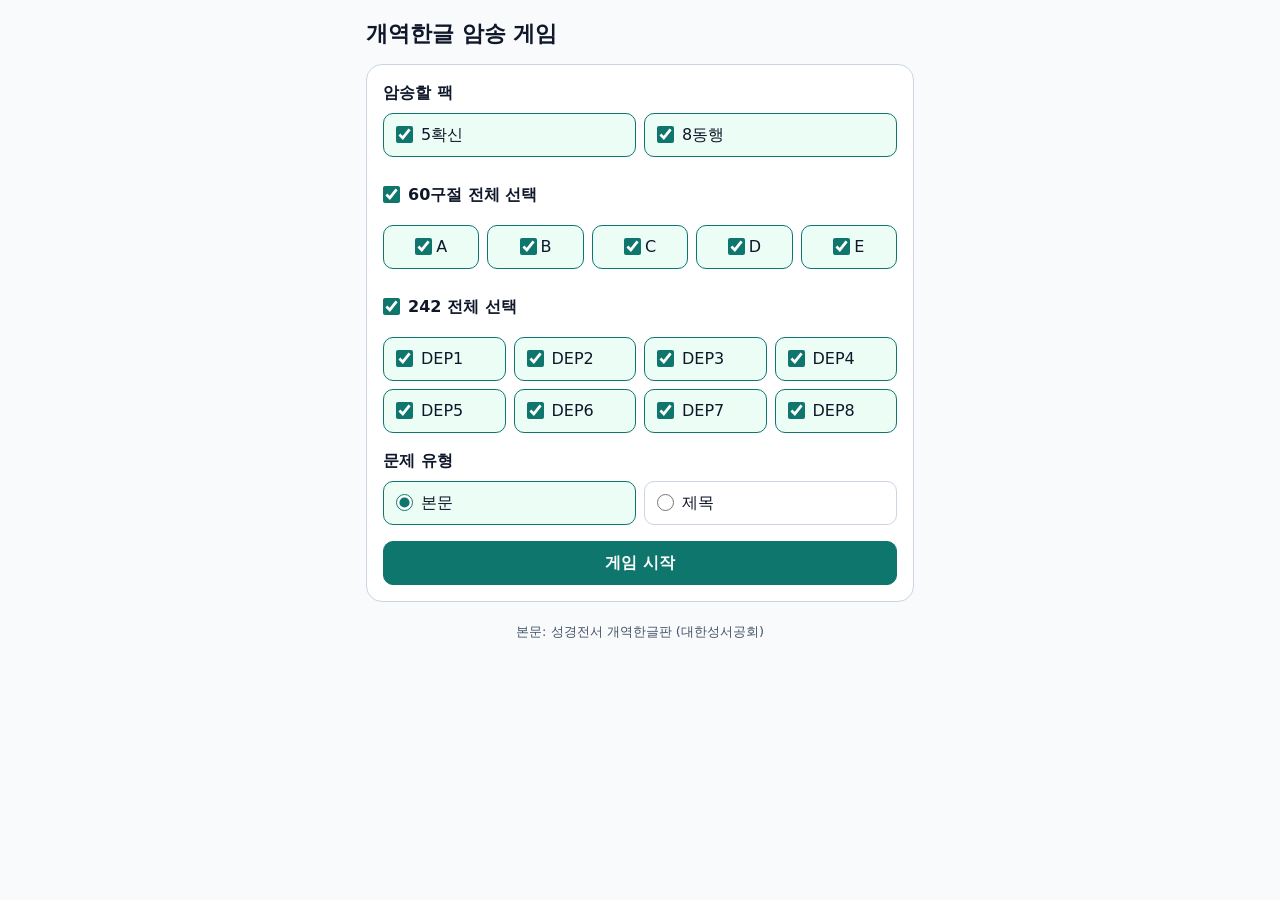
==== commit 85ef588c: "Add section choices and DEP heading practice to Korean Wake-Up" ====
--- a/krv.html
+++ b/krv.html
@@ -5,7 +5,7 @@
 <meta name="viewport" content="width=device-width,initial-scale=1" />
 <meta name="robots" content="noindex" />
 <title>개역한글 암송 게임</title>
-<link rel="stylesheet" href="wake-up.css?v=3" />
+<link rel="stylesheet" href="wake-up.css?v=4" />
 <style>
   :root {
     --bg: #f8fafc; --card: #fff; --text: #0f172a; --muted: #475569;
@@ -45,7 +45,13 @@
     cursor: pointer;
   }
   .choice:has(input:checked) { border-color: var(--accent); background: var(--selected); }
-  .choice input { width: 17px; height: 17px; margin: 0; accent-color: var(--accent); }
+  .choice input, .select-all input { width: 17px; height: 17px; margin: 0; accent-color: var(--accent); }
+  .select-all { display: inline-flex; align-items: center; gap: 8px; min-height: 44px; cursor: pointer; }
+  .tms-choices { grid-template-columns: repeat(5, minmax(0, 1fr)); }
+  .tms-choices .choice { justify-content: center; gap: 4px; padding: 6px 3px; }
+  @media (min-width: 420px) {
+    .dep-choices { grid-template-columns: repeat(4, minmax(0, 1fr)); }
+  }
   :focus-visible { outline: 2px solid var(--accent); outline-offset: 2px; }
   .setup-button {
     min-height: 44px;
@@ -76,8 +82,31 @@
       <div class="choices">
         <label class="choice"><input type="checkbox" name="group" value="5확신" checked />5확신</label>
         <label class="choice"><input type="checkbox" name="group" value="8동행" checked />8동행</label>
-        <label class="choice"><input type="checkbox" name="group" value="60구절" checked />60구절</label>
-        <label class="choice"><input type="checkbox" name="group" value="242" checked />242</label>
+      </div>
+    </fieldset>
+
+    <fieldset data-pack-group="60구절">
+      <legend><label class="select-all"><input type="checkbox" data-select-all checked />60구절 전체 선택</label></legend>
+      <div class="choices tms-choices">
+        <label class="choice"><input type="checkbox" name="group" value="60구절 A" checked />A</label>
+        <label class="choice"><input type="checkbox" name="group" value="60구절 B" checked />B</label>
+        <label class="choice"><input type="checkbox" name="group" value="60구절 C" checked />C</label>
+        <label class="choice"><input type="checkbox" name="group" value="60구절 D" checked />D</label>
+        <label class="choice"><input type="checkbox" name="group" value="60구절 E" checked />E</label>
+      </div>
+    </fieldset>
+
+    <fieldset data-pack-group="242">
+      <legend><label class="select-all"><input type="checkbox" data-select-all checked />242 전체 선택</label></legend>
+      <div class="choices dep-choices">
+        <label class="choice"><input type="checkbox" name="group" value="DEP1" checked />DEP1</label>
+        <label class="choice"><input type="checkbox" name="group" value="DEP2" checked />DEP2</label>
+        <label class="choice"><input type="checkbox" name="group" value="DEP3" checked />DEP3</label>
+        <label class="choice"><input type="checkbox" name="group" value="DEP4" checked />DEP4</label>
+        <label class="choice"><input type="checkbox" name="group" value="DEP5" checked />DEP5</label>
+        <label class="choice"><input type="checkbox" name="group" value="DEP6" checked />DEP6</label>
+        <label class="choice"><input type="checkbox" name="group" value="DEP7" checked />DEP7</label>
+        <label class="choice"><input type="checkbox" name="group" value="DEP8" checked />DEP8</label>
       </div>
     </fieldset>
 
@@ -89,6 +118,14 @@
       </div>
     </fieldset>
 
+    <fieldset id="depTitleOptions" hidden>
+      <legend>DEP2–7에서 외울 항목</legend>
+      <div class="choices">
+        <label class="choice"><input type="radio" name="depTitle" value="heading" checked />제목</label>
+        <label class="choice"><input type="radio" name="depTitle" value="subtitle" />소제목</label>
+      </div>
+    </fieldset>
+
     <p id="setupStatus" role="status">구절을 불러오는 중…</p>
     <button id="startGame" type="submit" class="setup-button" disabled>게임 시작</button>
   </form>
@@ -97,8 +134,8 @@
   <footer id="credit"></footer>
 </main>
 
-<script src="wake-up.js?v=3"></script>
-<script src="wake-up-battle.js?v=3"></script>
+<script src="wake-up.js?v=4"></script>
+<script src="wake-up-battle.js?v=4"></script>
 <script>
 "use strict";
 const setup = document.getElementById("gameSetup");
@@ -106,13 +143,18 @@
 const back = document.getElementById("backToSetup");
 const battle = document.getElementById("krvWakeUpBattle");
 const setupStatus = document.getElementById("setupStatus");
+const depTitleOptions = document.getElementById("depTitleOptions");
+const packGroups = Array.from(setup.querySelectorAll("[data-pack-group]"), (group) => ({
+  all: group.querySelector("[data-select-all]"),
+  parts: [...group.querySelectorAll('[name="group"]')],
+}));
 const settingsKey = "krv-wake-up-settings";
 let packs;
 let stopBattle;
 
 function readSettings() {
   const form = new FormData(setup);
-  return { groups: form.getAll("group"), answerSource: form.get("target") };
+  return { groups: form.getAll("group"), answerSource: form.get("target"), depTitleSource: form.get("depTitle") };
 }
 
 function restoreSettings() {
@@ -120,10 +162,15 @@
     const saved = JSON.parse(localStorage.getItem(settingsKey));
     if (Array.isArray(saved?.groups)) {
       for (const input of setup.querySelectorAll('[name="group"]')) {
-        input.checked = saved.groups.includes(input.value);
+        const parent = input.closest("[data-pack-group]")?.dataset.packGroup;
+        input.checked = saved.groups.includes(input.value) || saved.groups.includes(parent);
       }
     }
-    if (saved?.answerSource === "title") setup.querySelector('[value="title"]').checked = true;
+    if (saved?.answerSource === "title") setup.querySelector('[name="target"][value="title"]').checked = true;
+    const oldTitleMode = saved?.answerSource === "title" && !saved.depTitleSource;
+    if (saved?.depTitleSource === "subtitle" || oldTitleMode) {
+      setup.querySelector('[name="depTitle"][value="subtitle"]').checked = true;
+    }
   } catch {}
 }
 
@@ -132,9 +179,16 @@
   setupStatus.hidden = !message;
 }
 
-function updateStart() {
+function updateSetup() {
+  for (const { all, parts } of packGroups) {
+    const selected = parts.filter((part) => part.checked).length;
+    all.checked = selected === parts.length;
+    all.indeterminate = selected > 0 && selected < parts.length;
+  }
+  const settings = readSettings();
+  depTitleOptions.hidden = settings.answerSource !== "title" || !settings.groups.some((pack) => /^DEP[2-7]$/.test(pack));
   if (!packs) return;
-  start.disabled = readSettings().groups.length === 0;
+  start.disabled = settings.groups.length === 0;
   showStatus(start.disabled ? "한 개 이상의 팩을 선택하세요." : "");
 }
 
@@ -147,9 +201,14 @@
 }
 
 restoreSettings();
-setup.addEventListener("change", () => {
+updateSetup();
+setup.addEventListener("change", (event) => {
+  const selectedGroup = packGroups.find(({ all }) => all === event.target);
+  if (selectedGroup) {
+    for (const part of selectedGroup.parts) part.checked = selectedGroup.all.checked;
+  }
   try { localStorage.setItem(settingsKey, JSON.stringify(readSettings())); } catch {}
-  updateStart();
+  updateSetup();
 });
 setup.addEventListener("submit", (event) => {
   event.preventDefault();
@@ -185,7 +244,7 @@
     }
     packs = data.packs;
     document.getElementById("credit").textContent = `본문: ${data.source}`;
-    updateStart();
+    updateSetup();
   })
   .catch(() => showStatus("게임을 불러오지 못했어요. 페이지를 새로 고침해 주세요."));
 </script>
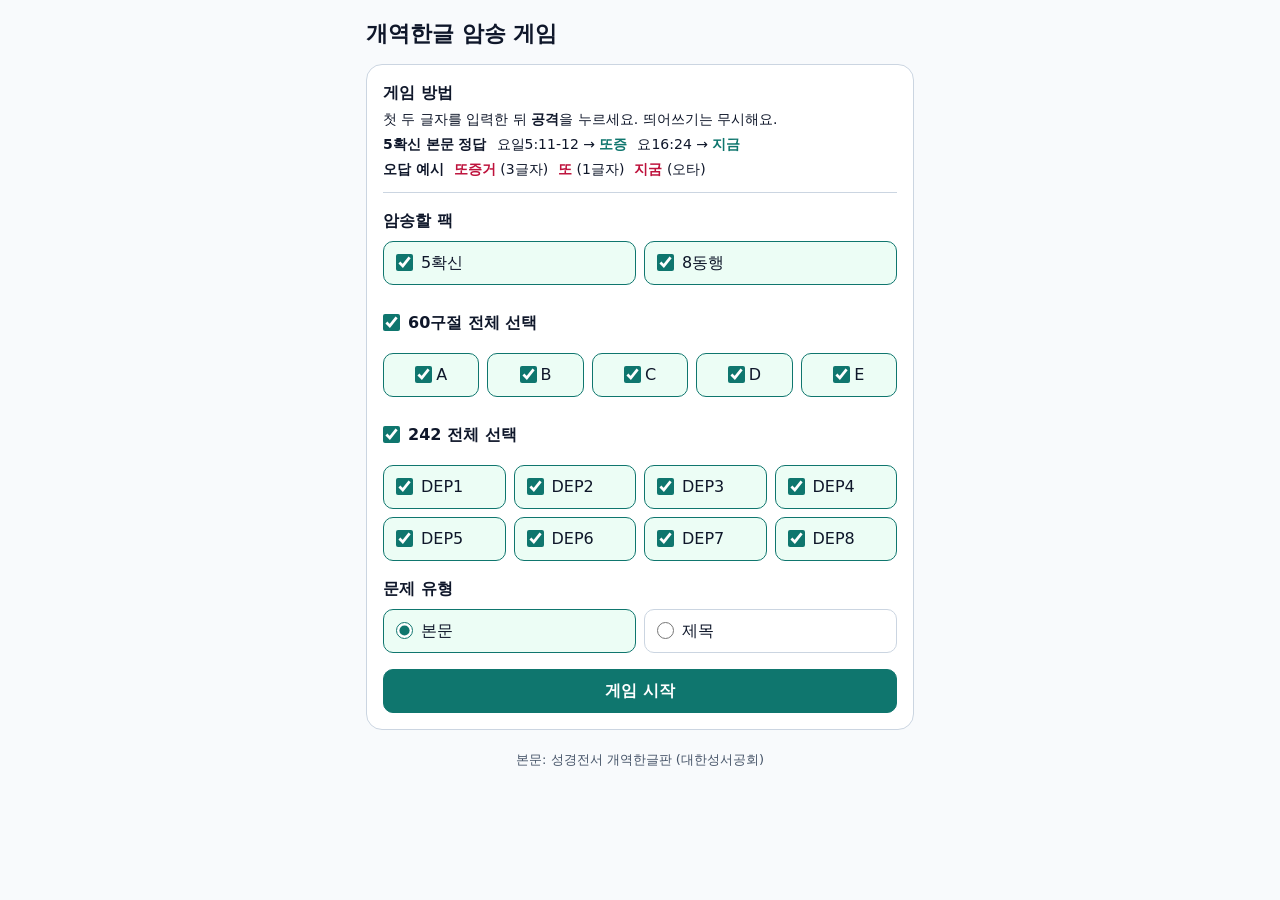
==== commit 19627d6a: "Explain two-character answers on the Korean game setup" ====
--- a/krv.html
+++ b/krv.html
@@ -9,13 +9,13 @@
 <style>
   :root {
     --bg: #f8fafc; --card: #fff; --text: #0f172a; --muted: #475569;
-    --border: #cbd5e1; --accent: #0f766e; --selected: #ecfdf5;
+    --border: #cbd5e1; --accent: #0f766e; --selected: #ecfdf5; --wrong: #be123c;
   }
   @media (prefers-color-scheme: dark) {
     :root {
       color-scheme: dark;
       --bg: #020617; --card: #0f172a; --text: #f1f5f9; --muted: #cbd5e1;
-      --border: #475569; --accent: #5eead4; --selected: #134e4a;
+      --border: #475569; --accent: #5eead4; --selected: #134e4a; --wrong: #fda4af;
     }
   }
   * { box-sizing: border-box; }
@@ -31,6 +31,13 @@
   header { display: flex; flex-wrap: wrap; align-items: center; justify-content: space-between; gap: 8px; margin-bottom: 16px; }
   h1 { margin: 0; font-size: 22px; line-height: 1.25; }
   .game-setup { padding: 16px; border: 1px solid var(--border); border-radius: 16px; background: var(--card); }
+  .game-guide { margin-bottom: 16px; padding-bottom: 12px; border-bottom: 1px solid var(--border); }
+  .game-guide h2 { margin: 0; font-size: 16px; }
+  .game-guide p { margin: 4px 0 0; font-size: 14px; }
+  .guide-examples { display: flex; flex-wrap: wrap; gap: 2px 10px; }
+  .guide-examples span { white-space: nowrap; }
+  .guide-examples code { color: var(--accent); font: inherit; font-weight: 700; }
+  .guide-wrong code { color: var(--wrong); }
   fieldset { min-width: 0; margin: 0 0 16px; padding: 0; border: 0; }
   legend { margin-bottom: 8px; padding: 0; font-weight: 700; }
   .choices { display: grid; grid-template-columns: repeat(2, minmax(0, 1fr)); gap: 8px; }
@@ -77,6 +84,22 @@
   </header>
 
   <form id="gameSetup" class="game-setup">
+    <section class="game-guide" aria-labelledby="guideTitle">
+      <h2 id="guideTitle">게임 방법</h2>
+      <p>첫 두 글자를 입력한 뒤 <strong>공격</strong>을 누르세요. 띄어쓰기는 무시해요.</p>
+      <p class="guide-examples">
+        <strong>5확신 본문 정답</strong>
+        <span>요일5:11-12 → <code>또증</code></span>
+        <span>요16:24 → <code>지금</code></span>
+      </p>
+      <p class="guide-examples guide-wrong">
+        <strong>오답 예시</strong>
+        <span><code>또증거</code> (3글자)</span>
+        <span><code>또</code> (1글자)</span>
+        <span><code>지굼</code> (오타)</span>
+      </p>
+    </section>
+
     <fieldset>
       <legend>암송할 팩</legend>
       <div class="choices">
